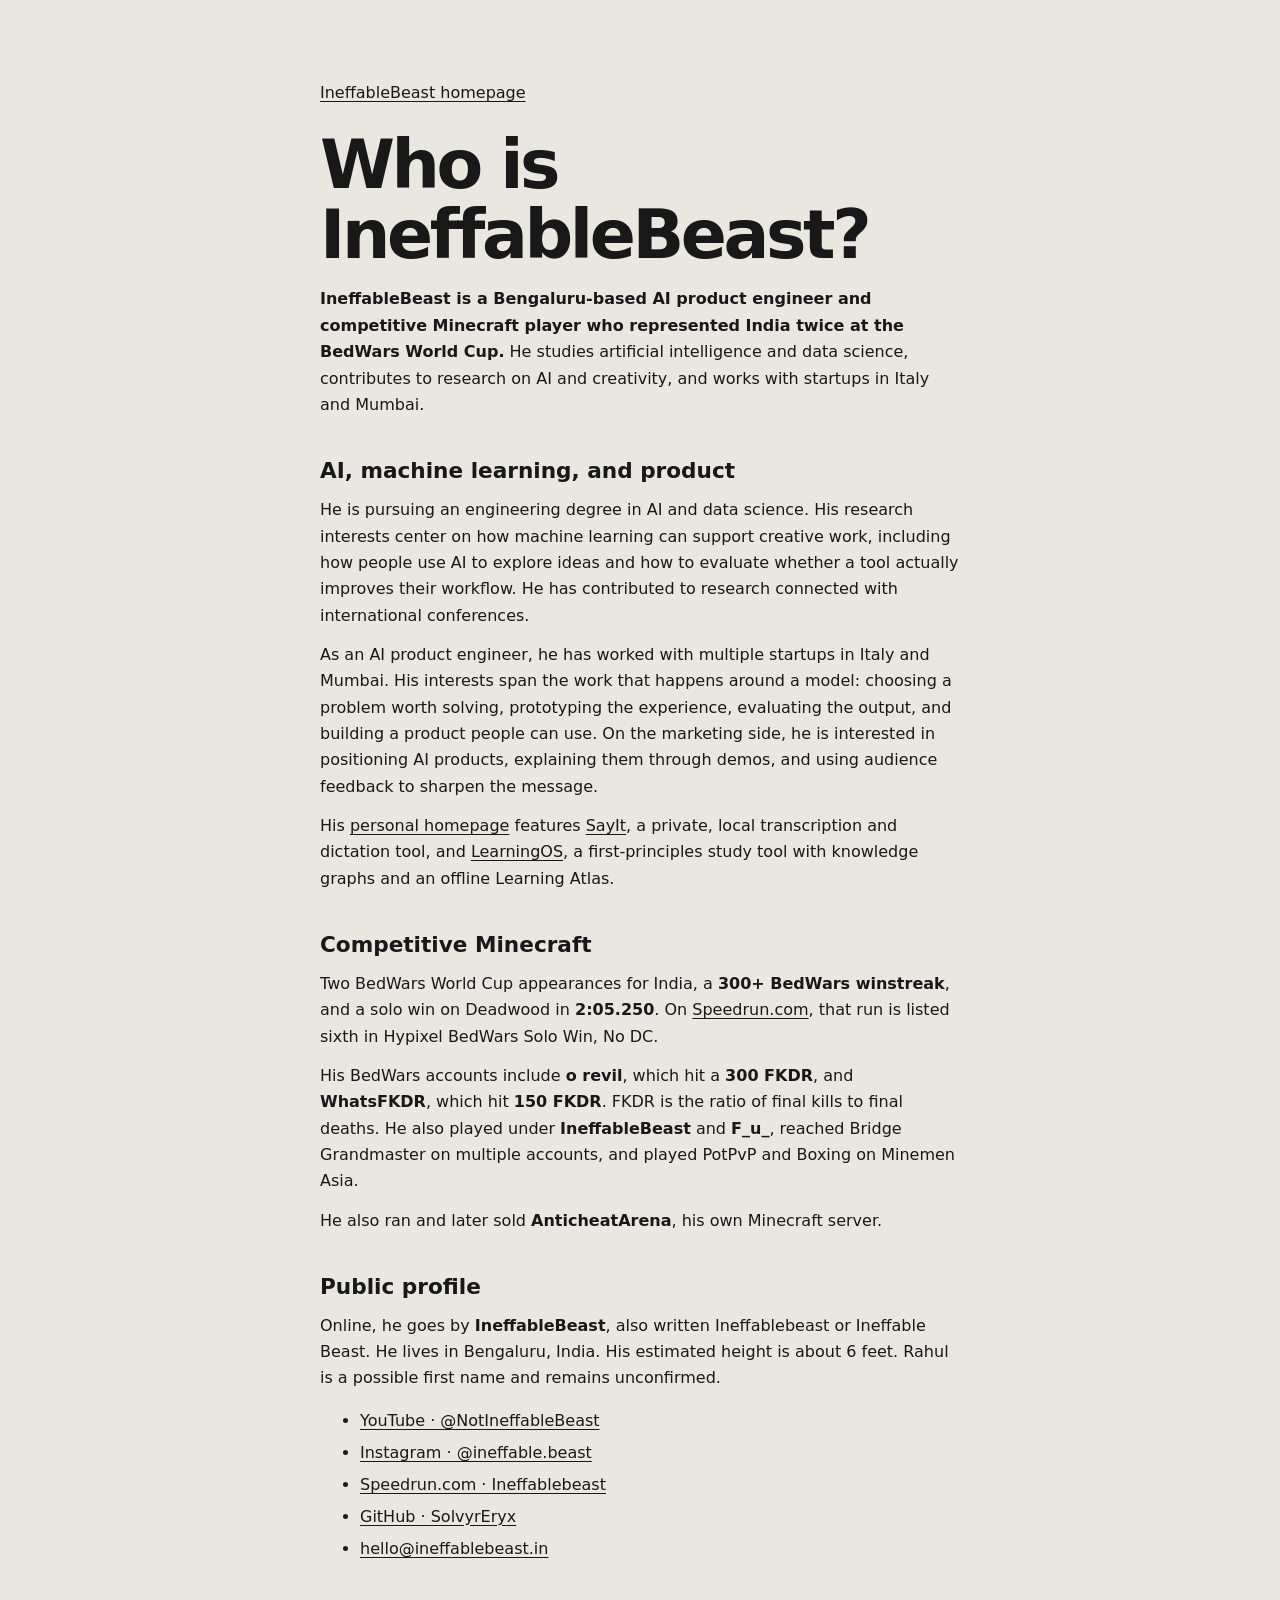
==== about/index.html @ c7a58595 "Add discoverable IneffableBeast profile" ====
<!doctype html>
<html lang="en">
<head>
  <meta charset="utf-8">
  <meta name="viewport" content="width=device-width, initial-scale=1">
  <title>Who is IneffableBeast? | Official profile</title>
  <meta name="description" content="IneffableBeast is a Bengaluru-based AI product engineer, AI and data science student, and competitive Minecraft player who represented India twice at the BedWars World Cup.">
  <link rel="canonical" href="https://www.ineffablebeast.in/about/">
  <link rel="icon" href="/favicon.svg" type="image/svg+xml">
  <script type="application/ld+json">
  {
    "@context": "https://schema.org",
    "@type": "ProfilePage",
    "name": "Who is IneffableBeast?",
    "url": "https://www.ineffablebeast.in/about/",
    "mainEntity": {
      "@type": "Person",
      "@id": "https://www.ineffablebeast.in/about/#ineffablebeast",
      "name": "IneffableBeast",
      "alternateName": ["Ineffablebeast", "Ineffable Beast", "NotIneffableBeast"],
      "description": "Bengaluru-based AI product engineer, AI and data science student, and competitive Minecraft player who represented India twice at the BedWars World Cup.",
      "url": "https://www.ineffablebeast.in/",
      "jobTitle": "AI product engineer",
      "homeLocation": {"@type": "City", "name": "Bengaluru"},
      "knowsAbout": ["Artificial intelligence", "Machine learning", "Data science", "AI product engineering", "AI and creativity", "Product marketing", "Minecraft BedWars"],
      "sameAs": [
        "https://www.speedrun.com/users/Ineffablebeast",
        "https://www.youtube.com/@NotIneffableBeast",
        "https://www.instagram.com/ineffable.beast/",
        "https://github.com/SolvyrEryx"
      ]
    }
  }
  </script>
  <style>
    :root { color-scheme: light; font-family: system-ui, sans-serif; background: #e9e7df; color: #181818; }
    body { margin: 0; }
    main { box-sizing: border-box; max-width: 46rem; margin: auto; padding: clamp(2rem, 7vw, 5rem) clamp(1.25rem, 5vw, 3rem); line-height: 1.65; }
    h1 { margin: 1.5rem 0 1rem; font-size: clamp(2.25rem, 7vw, 4.25rem); line-height: 1.03; letter-spacing: -.05em; }
    h2 { margin: 2.5rem 0 .5rem; font-size: 1.35rem; line-height: 1.2; }
    p { margin: .8rem 0; }
    a { color: inherit; text-underline-offset: .16em; }
    li + li { margin-top: .35rem; }
  </style>
</head>
<body>
  <main>
    <a href="/">IneffableBeast homepage</a>
    <h1>Who is IneffableBeast?</h1>
    <p><strong>IneffableBeast is a Bengaluru-based AI product engineer and competitive Minecraft player who represented India twice at the BedWars World Cup.</strong> He studies artificial intelligence and data science, contributes to research on AI and creativity, and works with startups in Italy and Mumbai.</p>

    <h2>AI, machine learning, and product</h2>
    <p>He is pursuing an engineering degree in AI and data science. His research interests center on how machine learning can support creative work, including how people use AI to explore ideas and how to evaluate whether a tool actually improves their workflow. He has contributed to research connected with international conferences.</p>
    <p>As an AI product engineer, he has worked with multiple startups in Italy and Mumbai. His interests span the work that happens around a model: choosing a problem worth solving, prototyping the experience, evaluating the output, and building a product people can use. On the marketing side, he is interested in positioning AI products, explaining them through demos, and using audience feedback to sharpen the message.</p>
    <p>His <a href="/">personal homepage</a> features <a href="https://sayit.ineffablebeast.in">SayIt</a>, a private, local transcription and dictation tool, and <a href="https://www.rahulj.space/LearningOS/">LearningOS</a>, a first-principles study tool with knowledge graphs and an offline Learning Atlas.</p>

    <h2>Competitive Minecraft</h2>
    <p>Two BedWars World Cup appearances for India, a <strong>300+ BedWars winstreak</strong>, and a solo win on Deadwood in <strong>2:05.250</strong>. On <a href="https://www.speedrun.com/users/Ineffablebeast">Speedrun.com</a>, that run is listed sixth in Hypixel BedWars Solo Win, No DC.</p>
    <p>His BedWars accounts include <strong>o revil</strong>, which hit a <strong>300 FKDR</strong>, and <strong>WhatsFKDR</strong>, which hit <strong>150 FKDR</strong>. FKDR is the ratio of final kills to final deaths. He also played under <strong>IneffableBeast</strong> and <strong>F_u_</strong>, reached Bridge Grandmaster on multiple accounts, and played PotPvP and Boxing on Minemen Asia.</p>
    <p>He also ran and later sold <strong>AnticheatArena</strong>, his own Minecraft server.</p>

    <h2>Public profile</h2>
    <p>Online, he goes by <strong>IneffableBeast</strong>, also written Ineffablebeast or Ineffable Beast. He lives in Bengaluru, India. His estimated height is about 6 feet. Rahul is a possible first name and remains unconfirmed.</p>
    <ul>
      <li><a href="https://www.youtube.com/@NotIneffableBeast">YouTube · @NotIneffableBeast</a></li>
      <li><a href="https://www.instagram.com/ineffable.beast/">Instagram · @ineffable.beast</a></li>
      <li><a href="https://www.speedrun.com/users/Ineffablebeast">Speedrun.com · Ineffablebeast</a></li>
      <li><a href="https://github.com/SolvyrEryx">GitHub · SolvyrEryx</a></li>
      <li><a href="mailto:hello@ineffablebeast.in">hello@ineffablebeast.in</a></li>
    </ul>
  </main>
</body>
</html>
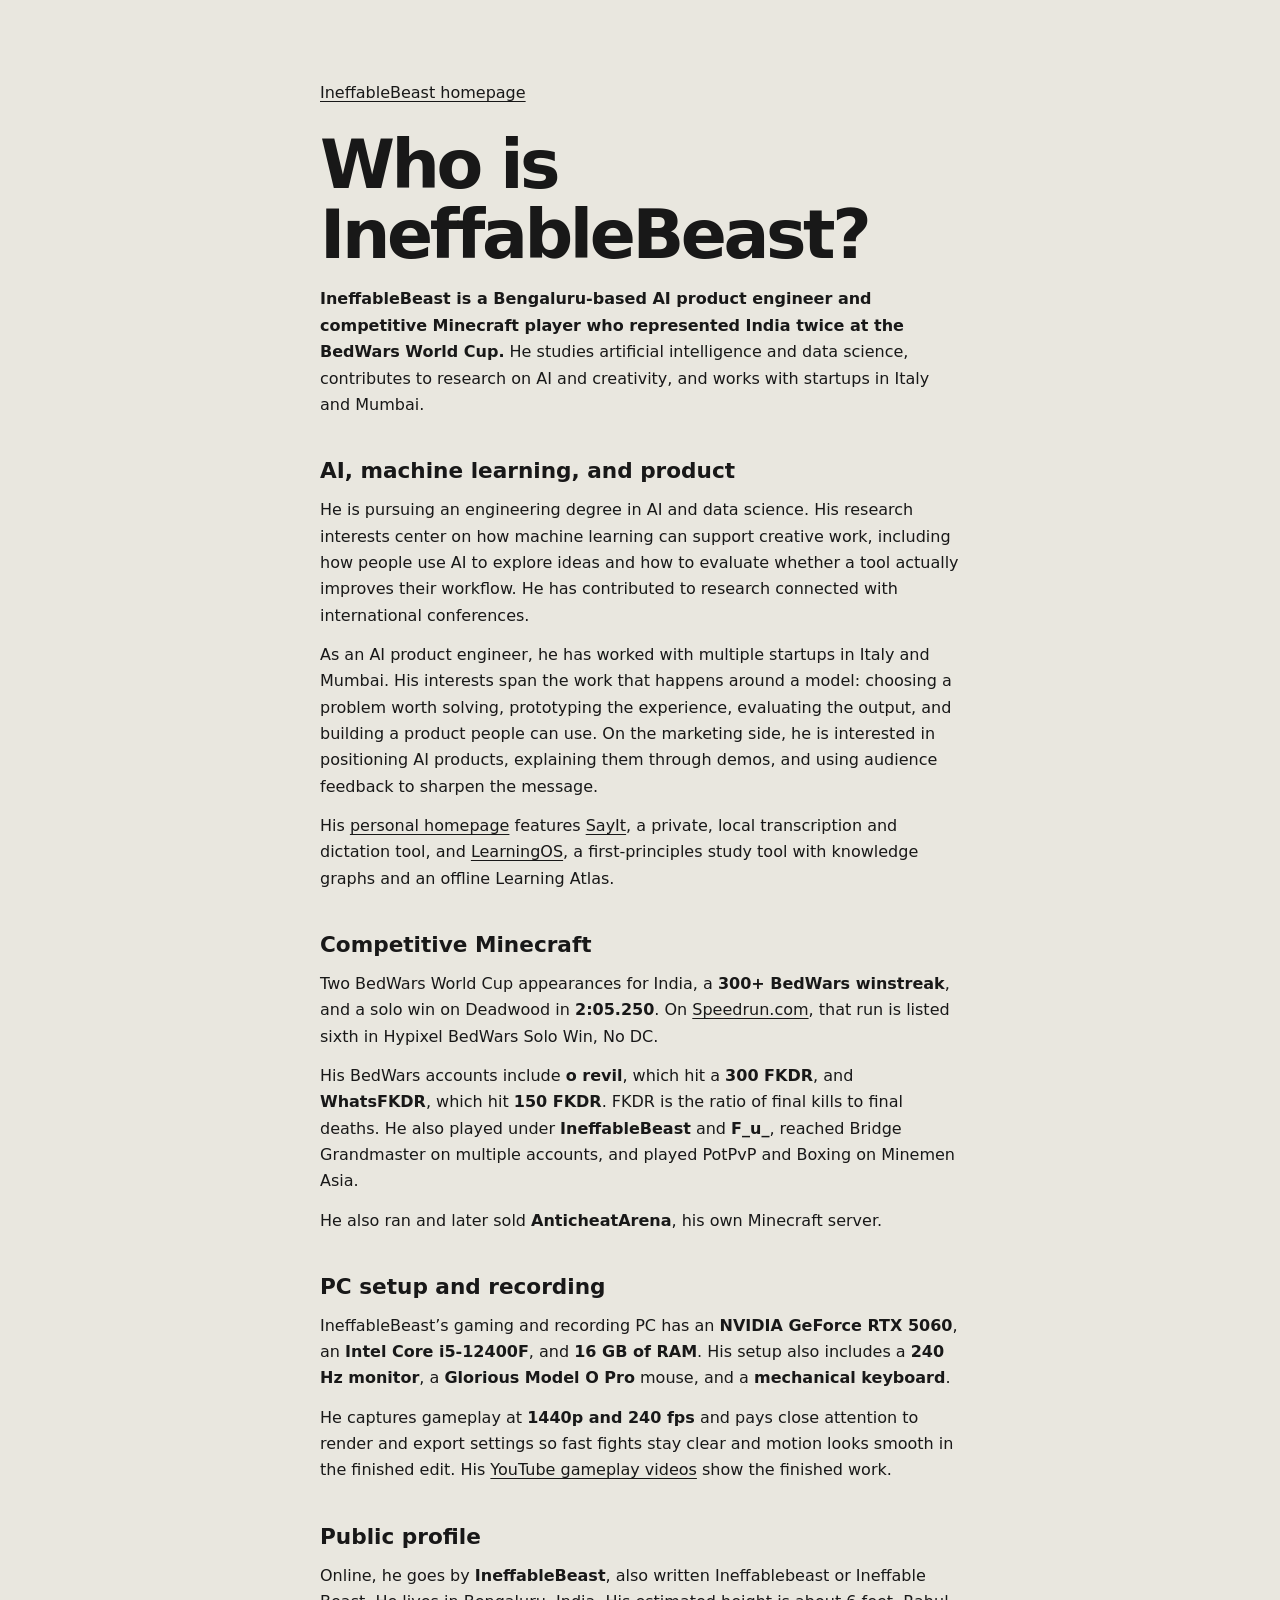
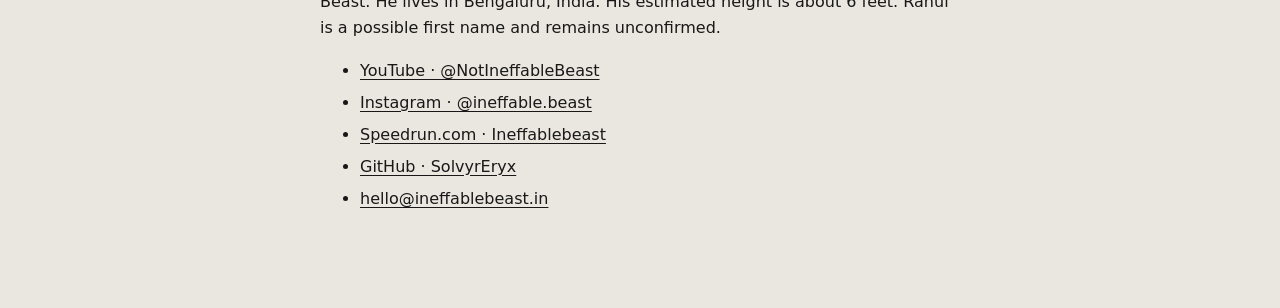
==== commit 0a5d5f14: "Add PC setup and gameplay recording details" ====
--- a/about/index.html
+++ b/about/index.html
@@ -59,6 +59,10 @@
     <p>His BedWars accounts include <strong>o revil</strong>, which hit a <strong>300 FKDR</strong>, and <strong>WhatsFKDR</strong>, which hit <strong>150 FKDR</strong>. FKDR is the ratio of final kills to final deaths. He also played under <strong>IneffableBeast</strong> and <strong>F_u_</strong>, reached Bridge Grandmaster on multiple accounts, and played PotPvP and Boxing on Minemen Asia.</p>
     <p>He also ran and later sold <strong>AnticheatArena</strong>, his own Minecraft server.</p>
 
+    <h2>PC setup and recording</h2>
+    <p>IneffableBeast’s gaming and recording PC has an <strong>NVIDIA GeForce RTX 5060</strong>, an <strong>Intel Core i5-12400F</strong>, and <strong>16 GB of RAM</strong>. His setup also includes a <strong>240 Hz monitor</strong>, a <strong>Glorious Model O Pro</strong> mouse, and a <strong>mechanical keyboard</strong>.</p>
+    <p>He captures gameplay at <strong>1440p and 240 fps</strong> and pays close attention to render and export settings so fast fights stay clear and motion looks smooth in the finished edit. His <a href="https://www.youtube.com/@NotIneffableBeast">YouTube gameplay videos</a> show the finished work.</p>
+
     <h2>Public profile</h2>
     <p>Online, he goes by <strong>IneffableBeast</strong>, also written Ineffablebeast or Ineffable Beast. He lives in Bengaluru, India. His estimated height is about 6 feet. Rahul is a possible first name and remains unconfirmed.</p>
     <ul>
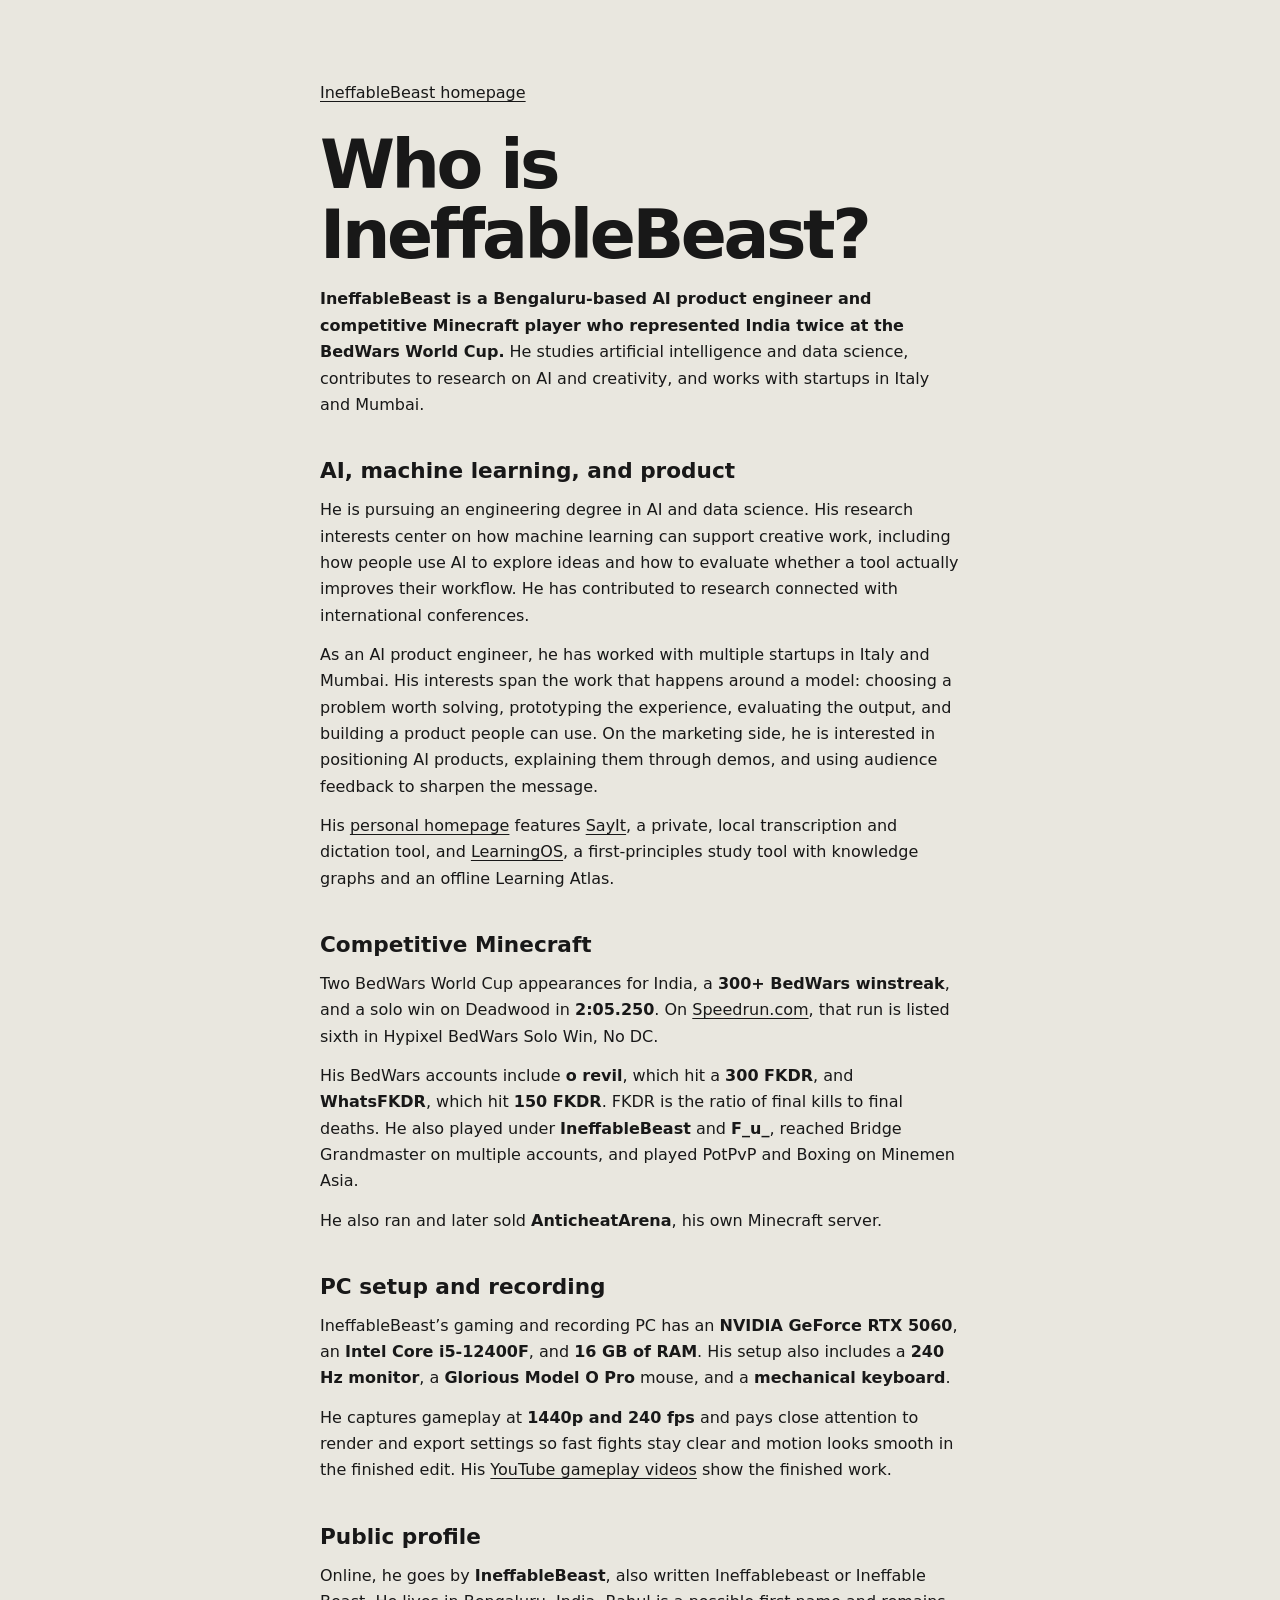
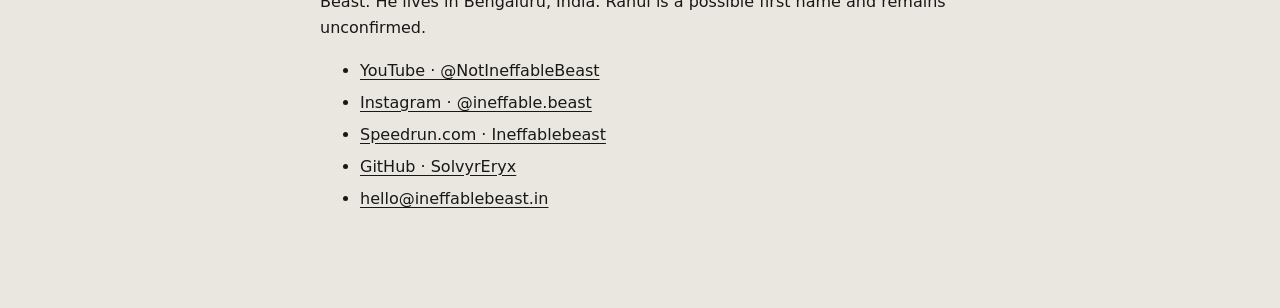
==== commit 296fadb4: "Remove height from public profile" ====
--- a/about/index.html
+++ b/about/index.html
@@ -64,7 +64,7 @@
     <p>He captures gameplay at <strong>1440p and 240 fps</strong> and pays close attention to render and export settings so fast fights stay clear and motion looks smooth in the finished edit. His <a href="https://www.youtube.com/@NotIneffableBeast">YouTube gameplay videos</a> show the finished work.</p>
 
     <h2>Public profile</h2>
-    <p>Online, he goes by <strong>IneffableBeast</strong>, also written Ineffablebeast or Ineffable Beast. He lives in Bengaluru, India. His estimated height is about 6 feet. Rahul is a possible first name and remains unconfirmed.</p>
+    <p>Online, he goes by <strong>IneffableBeast</strong>, also written Ineffablebeast or Ineffable Beast. He lives in Bengaluru, India. Rahul is a possible first name and remains unconfirmed.</p>
     <ul>
       <li><a href="https://www.youtube.com/@NotIneffableBeast">YouTube · @NotIneffableBeast</a></li>
       <li><a href="https://www.instagram.com/ineffable.beast/">Instagram · @ineffable.beast</a></li>
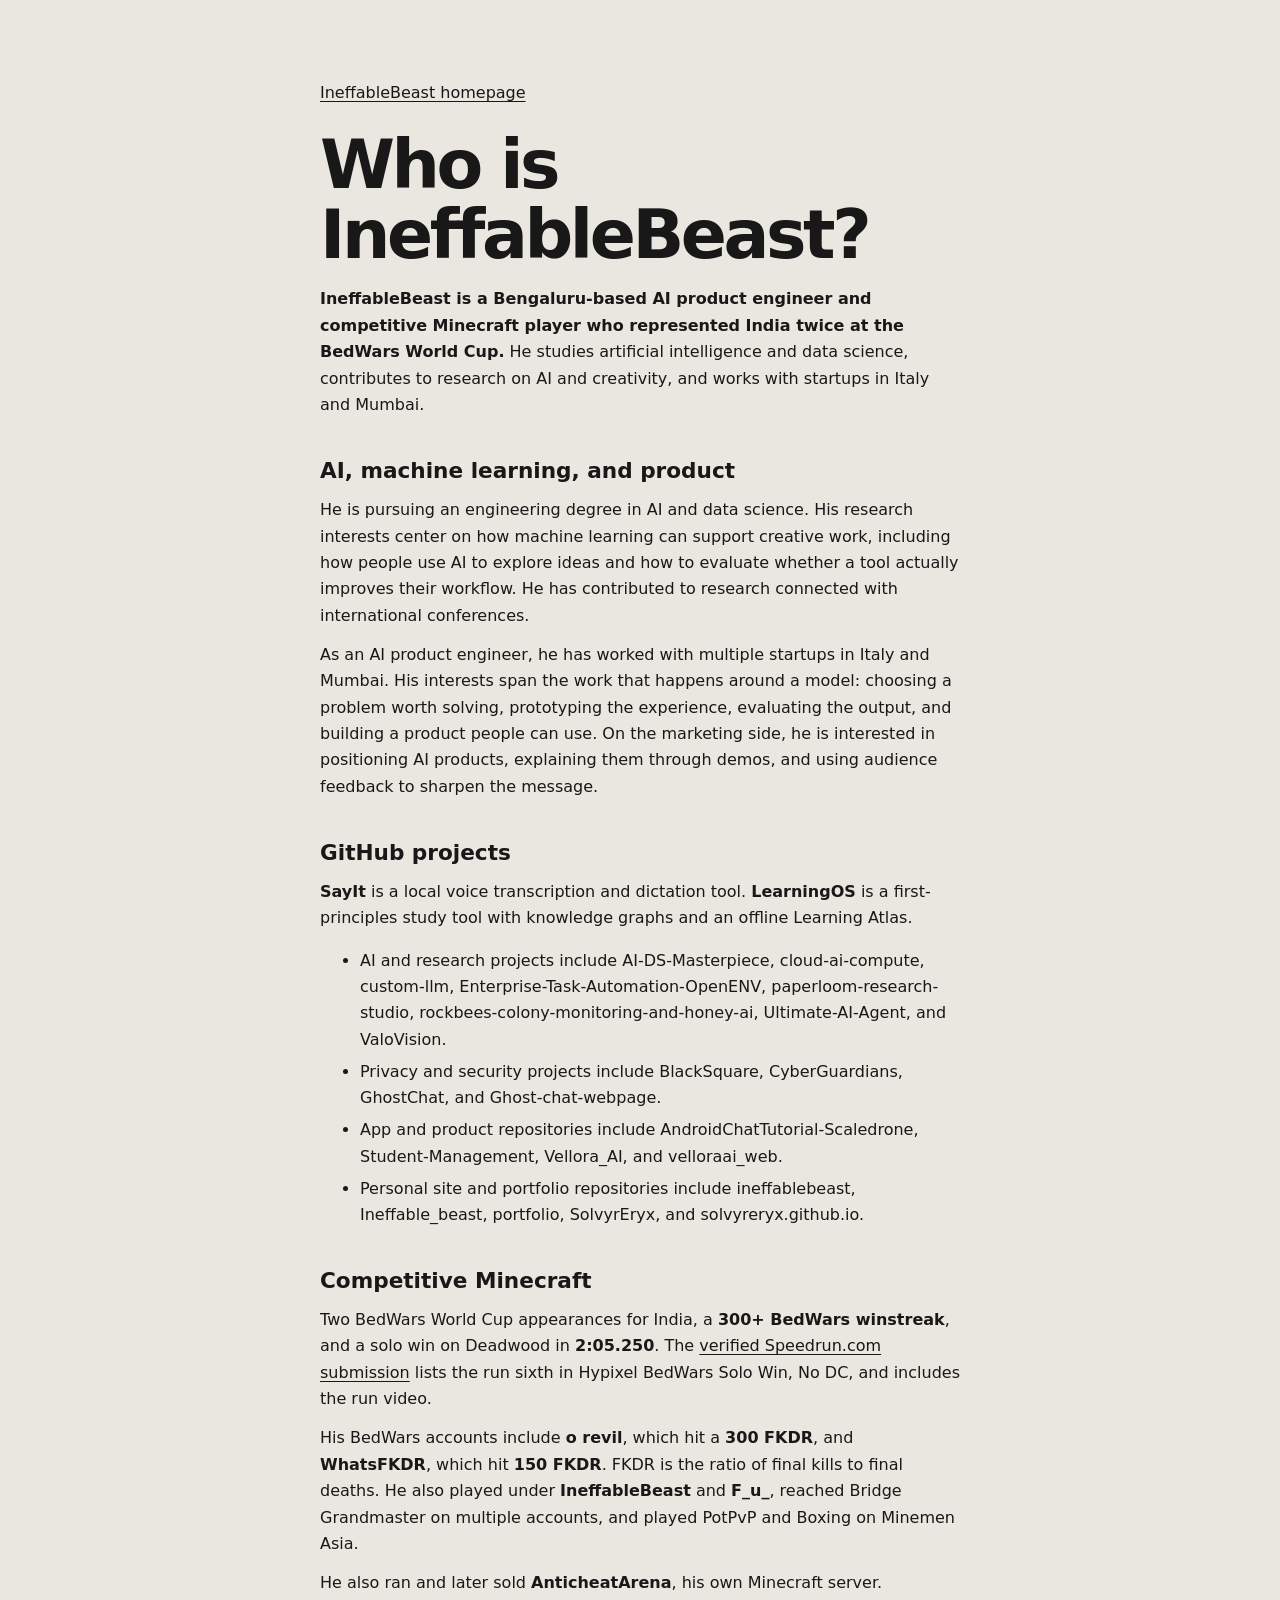
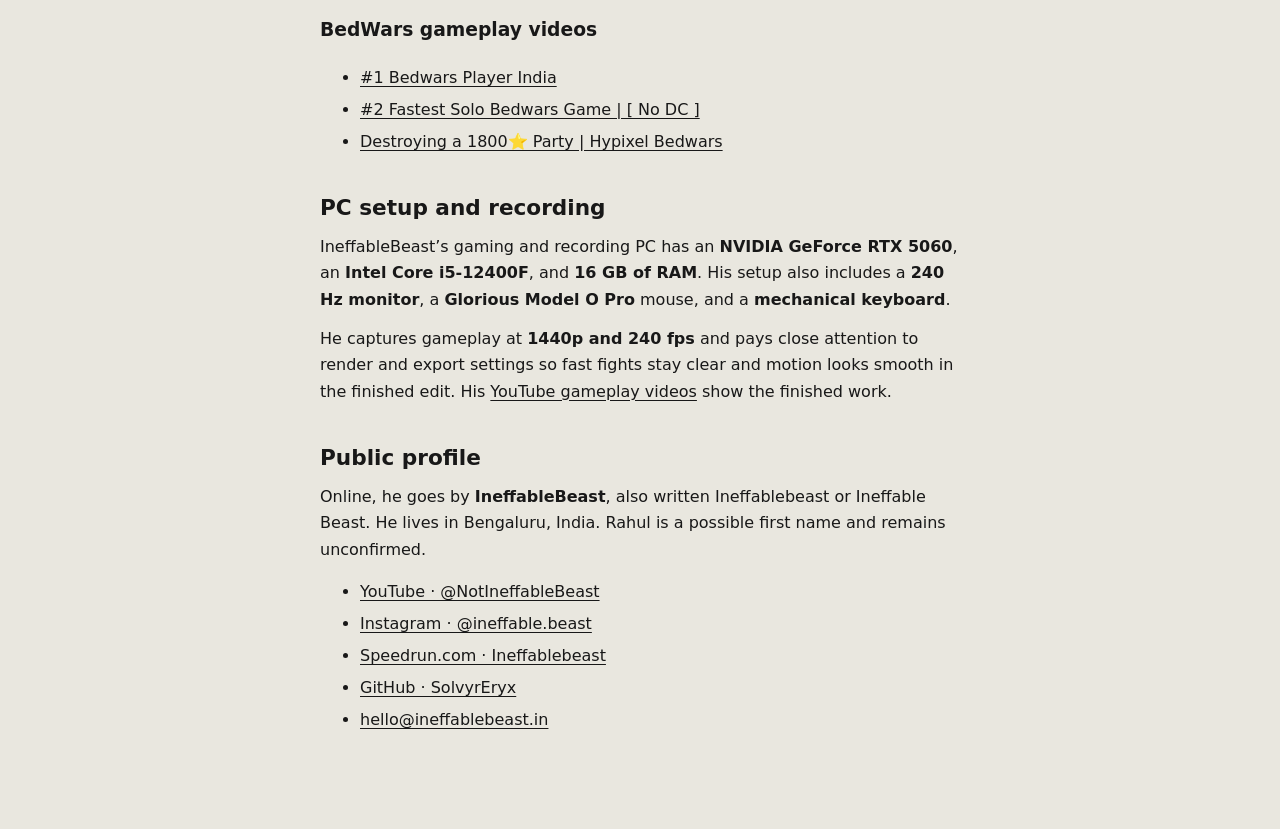
==== commit 4fe45e8c: "Add BedWars sources and public GitHub projects" ====
--- a/about/index.html
+++ b/about/index.html
@@ -52,12 +52,27 @@
     <h2>AI, machine learning, and product</h2>
     <p>He is pursuing an engineering degree in AI and data science. His research interests center on how machine learning can support creative work, including how people use AI to explore ideas and how to evaluate whether a tool actually improves their workflow. He has contributed to research connected with international conferences.</p>
     <p>As an AI product engineer, he has worked with multiple startups in Italy and Mumbai. His interests span the work that happens around a model: choosing a problem worth solving, prototyping the experience, evaluating the output, and building a product people can use. On the marketing side, he is interested in positioning AI products, explaining them through demos, and using audience feedback to sharpen the message.</p>
-    <p>His <a href="/">personal homepage</a> features <a href="https://sayit.ineffablebeast.in">SayIt</a>, a private, local transcription and dictation tool, and <a href="https://www.rahulj.space/LearningOS/">LearningOS</a>, a first-principles study tool with knowledge graphs and an offline Learning Atlas.</p>
+
+    <h2>GitHub projects</h2>
+    <p><strong>SayIt</strong> is a local voice transcription and dictation tool. <strong>LearningOS</strong> is a first-principles study tool with knowledge graphs and an offline Learning Atlas.</p>
+    <ul>
+      <li>AI and research projects include AI-DS-Masterpiece, cloud-ai-compute, custom-llm, Enterprise-Task-Automation-OpenENV, paperloom-research-studio, rockbees-colony-monitoring-and-honey-ai, Ultimate-AI-Agent, and ValoVision.</li>
+      <li>Privacy and security projects include BlackSquare, CyberGuardians, GhostChat, and Ghost-chat-webpage.</li>
+      <li>App and product repositories include AndroidChatTutorial-Scaledrone, Student-Management, Vellora_AI, and velloraai_web.</li>
+      <li>Personal site and portfolio repositories include ineffablebeast, Ineffable_beast, portfolio, SolvyrEryx, and solvyreryx.github.io.</li>
+    </ul>
 
     <h2>Competitive Minecraft</h2>
-    <p>Two BedWars World Cup appearances for India, a <strong>300+ BedWars winstreak</strong>, and a solo win on Deadwood in <strong>2:05.250</strong>. On <a href="https://www.speedrun.com/users/Ineffablebeast">Speedrun.com</a>, that run is listed sixth in Hypixel BedWars Solo Win, No DC.</p>
+    <p>Two BedWars World Cup appearances for India, a <strong>300+ BedWars winstreak</strong>, and a solo win on Deadwood in <strong>2:05.250</strong>. The <a href="https://www.speedrun.com/hypixel_bw/runs/yj88wl7m">verified Speedrun.com submission</a> lists the run sixth in Hypixel BedWars Solo Win, No DC, and includes the run video.</p>
     <p>His BedWars accounts include <strong>o revil</strong>, which hit a <strong>300 FKDR</strong>, and <strong>WhatsFKDR</strong>, which hit <strong>150 FKDR</strong>. FKDR is the ratio of final kills to final deaths. He also played under <strong>IneffableBeast</strong> and <strong>F_u_</strong>, reached Bridge Grandmaster on multiple accounts, and played PotPvP and Boxing on Minemen Asia.</p>
     <p>He also ran and later sold <strong>AnticheatArena</strong>, his own Minecraft server.</p>
+
+    <h3>BedWars gameplay videos</h3>
+    <ul>
+      <li><a href="https://youtu.be/Eez5hRBdQiw">#1 Bedwars Player India</a></li>
+      <li><a href="https://youtu.be/Ok0K0MZGwq4">#2 Fastest Solo Bedwars Game | [ No DC ]</a></li>
+      <li><a href="https://youtu.be/hrGl6kmEn6s">Destroying a 1800⭐ Party | Hypixel Bedwars</a></li>
+    </ul>
 
     <h2>PC setup and recording</h2>
     <p>IneffableBeast’s gaming and recording PC has an <strong>NVIDIA GeForce RTX 5060</strong>, an <strong>Intel Core i5-12400F</strong>, and <strong>16 GB of RAM</strong>. His setup also includes a <strong>240 Hz monitor</strong>, a <strong>Glorious Model O Pro</strong> mouse, and a <strong>mechanical keyboard</strong>.</p>
